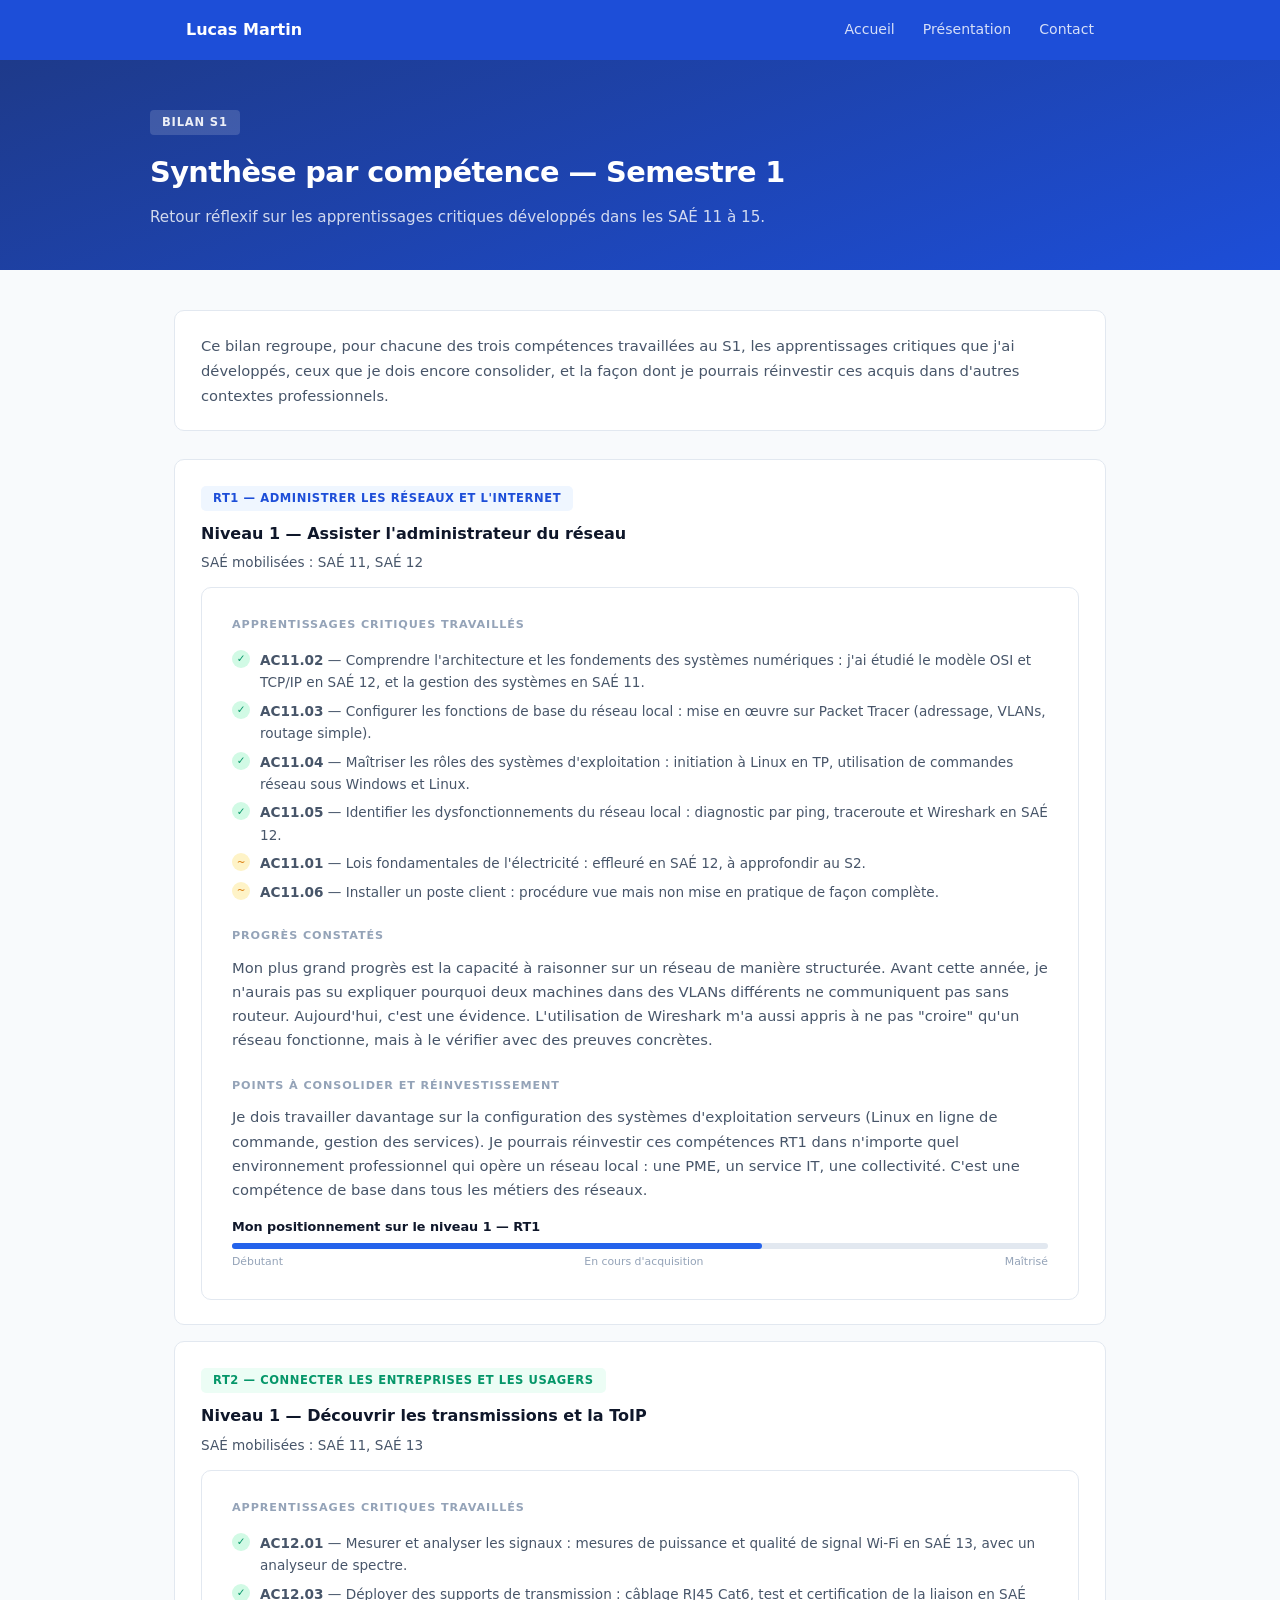
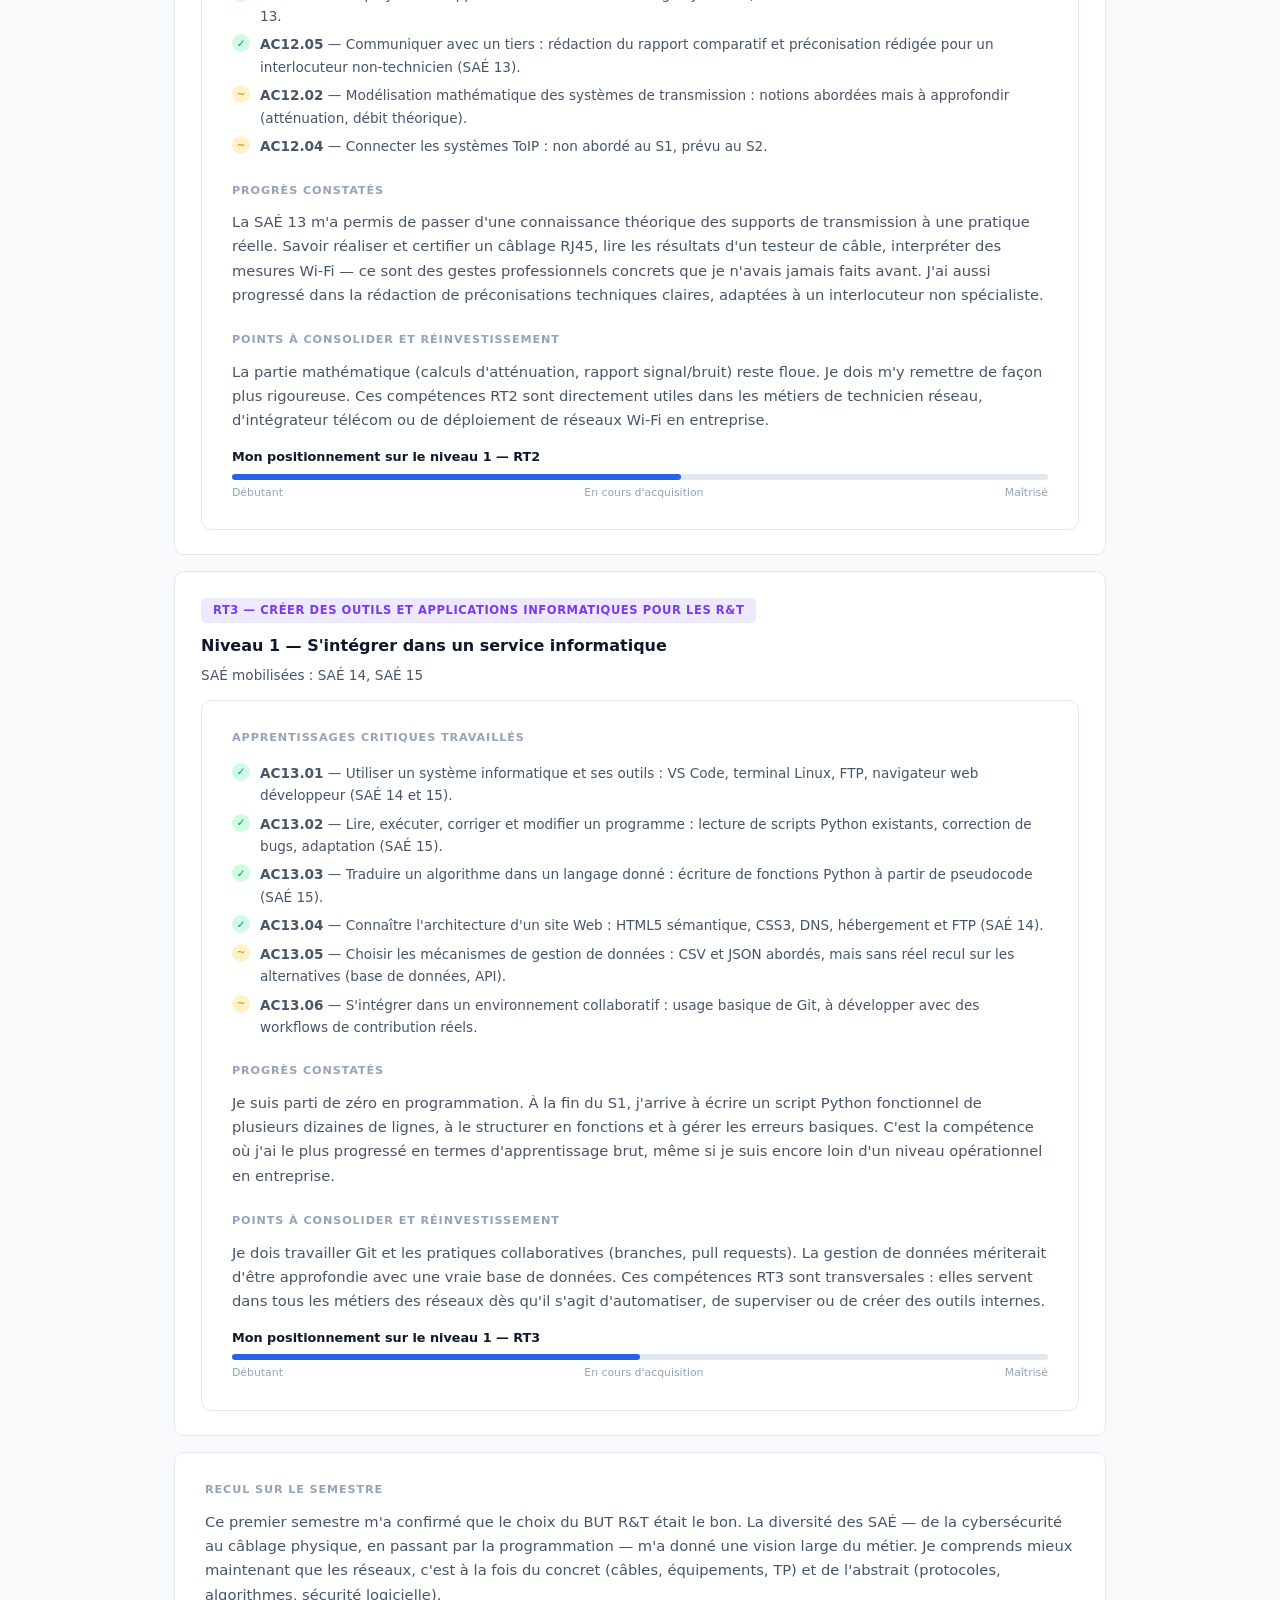
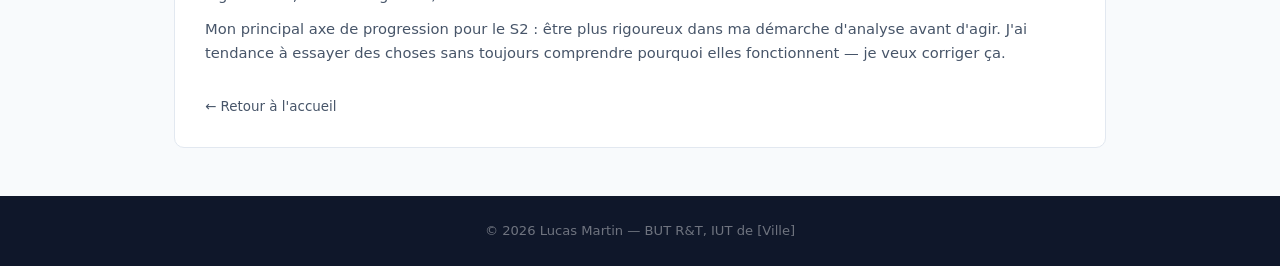
==== bilan.html @ c45aaf52 "premiers ajout pour v1" ====
<!DOCTYPE html>
<html lang="fr">
<head>
    <meta charset="UTF-8">
    <meta name="viewport" content="width=device-width, initial-scale=1.0">
    <title>Bilan par compétence S1 – Portfolio Lucas Martin</title>
    <link rel="stylesheet" href="style.css">
</head>
<body>

<header>
    <nav>
        <a href="index.html" class="nav-name">Lucas Martin</a>
        <div class="nav-links">
            <a href="index.html">Accueil</a>
            <a href="presentation.html">Présentation</a>
            <a href="index.html#contact">Contact</a>
        </div>
    </nav>
</header>

<div class="page-banner">
    <div class="page-banner-inner">
        <span class="num">Bilan S1</span>
        <h1>Synthèse par compétence — Semestre 1</h1>
        <p class="tagline">Retour réflexif sur les apprentissages critiques développés dans les SAÉ 11 à 15.</p>
    </div>
</div>

<div class="container">

    <div class="intro-card" style="margin-top:0; margin-bottom:28px;">
        Ce bilan regroupe, pour chacune des trois compétences travaillées au S1, les apprentissages critiques que j'ai développés, ceux que je dois encore consolider, et la façon dont je pourrais réinvestir ces acquis dans d'autres contextes professionnels.
    </div>

    <!-- RT1 -->
    <div class="competence-card">
        <div class="comp-header">
            <div>
                <span class="comp-badge comp-rt1">RT1 — Administrer les réseaux et l'Internet</span>
                <h3 style="margin-top:10px;">Niveau 1 — Assister l'administrateur du réseau</h3>
                <p class="niveau-info" style="font-size:0.85rem; color:var(--muted); margin-top:4px;">SAÉ mobilisées : SAÉ 11, SAÉ 12</p>
            </div>
        </div>

        <div class="content-block" style="margin-bottom:0;">
            <h2>Apprentissages critiques travaillés</h2>
            <div class="ac-check-list">
                <div class="ac-check">
                    <div class="ac-check-icon ac-ok">✓</div>
                    <div><strong>AC11.02</strong> — Comprendre l'architecture et les fondements des systèmes numériques : j'ai étudié le modèle OSI et TCP/IP en SAÉ 12, et la gestion des systèmes en SAÉ 11.</div>
                </div>
                <div class="ac-check">
                    <div class="ac-check-icon ac-ok">✓</div>
                    <div><strong>AC11.03</strong> — Configurer les fonctions de base du réseau local : mise en œuvre sur Packet Tracer (adressage, VLANs, routage simple).</div>
                </div>
                <div class="ac-check">
                    <div class="ac-check-icon ac-ok">✓</div>
                    <div><strong>AC11.04</strong> — Maîtriser les rôles des systèmes d'exploitation : initiation à Linux en TP, utilisation de commandes réseau sous Windows et Linux.</div>
                </div>
                <div class="ac-check">
                    <div class="ac-check-icon ac-ok">✓</div>
                    <div><strong>AC11.05</strong> — Identifier les dysfonctionnements du réseau local : diagnostic par ping, traceroute et Wireshark en SAÉ 12.</div>
                </div>
                <div class="ac-check">
                    <div class="ac-check-icon ac-partial">~</div>
                    <div><strong>AC11.01</strong> — Lois fondamentales de l'électricité : effleuré en SAÉ 12, à approfondir au S2.</div>
                </div>
                <div class="ac-check">
                    <div class="ac-check-icon ac-partial">~</div>
                    <div><strong>AC11.06</strong> — Installer un poste client : procédure vue mais non mise en pratique de façon complète.</div>
                </div>
            </div>

            <h2>Progrès constatés</h2>
            <p>Mon plus grand progrès est la capacité à raisonner sur un réseau de manière structurée. Avant cette année, je n'aurais pas su expliquer pourquoi deux machines dans des VLANs différents ne communiquent pas sans routeur. Aujourd'hui, c'est une évidence. L'utilisation de Wireshark m'a aussi appris à ne pas "croire" qu'un réseau fonctionne, mais à le vérifier avec des preuves concrètes.</p>

            <h2>Points à consolider et réinvestissement</h2>
            <p>Je dois travailler davantage sur la configuration des systèmes d'exploitation serveurs (Linux en ligne de commande, gestion des services). Je pourrais réinvestir ces compétences RT1 dans n'importe quel environnement professionnel qui opère un réseau local : une PME, un service IT, une collectivité. C'est une compétence de base dans tous les métiers des réseaux.</p>

            <div class="niveau-bar">
                <div class="niveau-label">Mon positionnement sur le niveau 1 — RT1</div>
                <div class="niveau-track"><div class="niveau-fill" style="width:65%"></div></div>
                <div class="niveau-ticks"><span>Débutant</span><span>En cours d'acquisition</span><span>Maîtrisé</span></div>
            </div>
        </div>
    </div>

    <!-- RT2 -->
    <div class="competence-card">
        <div class="comp-header">
            <div>
                <span class="comp-badge comp-rt2">RT2 — Connecter les entreprises et les usagers</span>
                <h3 style="margin-top:10px;">Niveau 1 — Découvrir les transmissions et la ToIP</h3>
                <p class="niveau-info" style="font-size:0.85rem; color:var(--muted); margin-top:4px;">SAÉ mobilisées : SAÉ 11, SAÉ 13</p>
            </div>
        </div>

        <div class="content-block" style="margin-bottom:0;">
            <h2>Apprentissages critiques travaillés</h2>
            <div class="ac-check-list">
                <div class="ac-check">
                    <div class="ac-check-icon ac-ok">✓</div>
                    <div><strong>AC12.01</strong> — Mesurer et analyser les signaux : mesures de puissance et qualité de signal Wi-Fi en SAÉ 13, avec un analyseur de spectre.</div>
                </div>
                <div class="ac-check">
                    <div class="ac-check-icon ac-ok">✓</div>
                    <div><strong>AC12.03</strong> — Déployer des supports de transmission : câblage RJ45 Cat6, test et certification de la liaison en SAÉ 13.</div>
                </div>
                <div class="ac-check">
                    <div class="ac-check-icon ac-ok">✓</div>
                    <div><strong>AC12.05</strong> — Communiquer avec un tiers : rédaction du rapport comparatif et préconisation rédigée pour un interlocuteur non-technicien (SAÉ 13).</div>
                </div>
                <div class="ac-check">
                    <div class="ac-check-icon ac-partial">~</div>
                    <div><strong>AC12.02</strong> — Modélisation mathématique des systèmes de transmission : notions abordées mais à approfondir (atténuation, débit théorique).</div>
                </div>
                <div class="ac-check">
                    <div class="ac-check-icon ac-partial">~</div>
                    <div><strong>AC12.04</strong> — Connecter les systèmes ToIP : non abordé au S1, prévu au S2.</div>
                </div>
            </div>

            <h2>Progrès constatés</h2>
            <p>La SAÉ 13 m'a permis de passer d'une connaissance théorique des supports de transmission à une pratique réelle. Savoir réaliser et certifier un câblage RJ45, lire les résultats d'un testeur de câble, interpréter des mesures Wi-Fi — ce sont des gestes professionnels concrets que je n'avais jamais faits avant. J'ai aussi progressé dans la rédaction de préconisations techniques claires, adaptées à un interlocuteur non spécialiste.</p>

            <h2>Points à consolider et réinvestissement</h2>
            <p>La partie mathématique (calculs d'atténuation, rapport signal/bruit) reste floue. Je dois m'y remettre de façon plus rigoureuse. Ces compétences RT2 sont directement utiles dans les métiers de technicien réseau, d'intégrateur télécom ou de déploiement de réseaux Wi-Fi en entreprise.</p>

            <div class="niveau-bar">
                <div class="niveau-label">Mon positionnement sur le niveau 1 — RT2</div>
                <div class="niveau-track"><div class="niveau-fill" style="width:55%"></div></div>
                <div class="niveau-ticks"><span>Débutant</span><span>En cours d'acquisition</span><span>Maîtrisé</span></div>
            </div>
        </div>
    </div>

    <!-- RT3 -->
    <div class="competence-card">
        <div class="comp-header">
            <div>
                <span class="comp-badge comp-rt3">RT3 — Créer des outils et applications informatiques pour les R&T</span>
                <h3 style="margin-top:10px;">Niveau 1 — S'intégrer dans un service informatique</h3>
                <p class="niveau-info" style="font-size:0.85rem; color:var(--muted); margin-top:4px;">SAÉ mobilisées : SAÉ 14, SAÉ 15</p>
            </div>
        </div>

        <div class="content-block" style="margin-bottom:0;">
            <h2>Apprentissages critiques travaillés</h2>
            <div class="ac-check-list">
                <div class="ac-check">
                    <div class="ac-check-icon ac-ok">✓</div>
                    <div><strong>AC13.01</strong> — Utiliser un système informatique et ses outils : VS Code, terminal Linux, FTP, navigateur web développeur (SAÉ 14 et 15).</div>
                </div>
                <div class="ac-check">
                    <div class="ac-check-icon ac-ok">✓</div>
                    <div><strong>AC13.02</strong> — Lire, exécuter, corriger et modifier un programme : lecture de scripts Python existants, correction de bugs, adaptation (SAÉ 15).</div>
                </div>
                <div class="ac-check">
                    <div class="ac-check-icon ac-ok">✓</div>
                    <div><strong>AC13.03</strong> — Traduire un algorithme dans un langage donné : écriture de fonctions Python à partir de pseudocode (SAÉ 15).</div>
                </div>
                <div class="ac-check">
                    <div class="ac-check-icon ac-ok">✓</div>
                    <div><strong>AC13.04</strong> — Connaître l'architecture d'un site Web : HTML5 sémantique, CSS3, DNS, hébergement et FTP (SAÉ 14).</div>
                </div>
                <div class="ac-check">
                    <div class="ac-check-icon ac-partial">~</div>
                    <div><strong>AC13.05</strong> — Choisir les mécanismes de gestion de données : CSV et JSON abordés, mais sans réel recul sur les alternatives (base de données, API).</div>
                </div>
                <div class="ac-check">
                    <div class="ac-check-icon ac-partial">~</div>
                    <div><strong>AC13.06</strong> — S'intégrer dans un environnement collaboratif : usage basique de Git, à développer avec des workflows de contribution réels.</div>
                </div>
            </div>

            <h2>Progrès constatés</h2>
            <p>Je suis parti de zéro en programmation. À la fin du S1, j'arrive à écrire un script Python fonctionnel de plusieurs dizaines de lignes, à le structurer en fonctions et à gérer les erreurs basiques. C'est la compétence où j'ai le plus progressé en termes d'apprentissage brut, même si je suis encore loin d'un niveau opérationnel en entreprise.</p>

            <h2>Points à consolider et réinvestissement</h2>
            <p>Je dois travailler Git et les pratiques collaboratives (branches, pull requests). La gestion de données mériterait d'être approfondie avec une vraie base de données. Ces compétences RT3 sont transversales : elles servent dans tous les métiers des réseaux dès qu'il s'agit d'automatiser, de superviser ou de créer des outils internes.</p>

            <div class="niveau-bar">
                <div class="niveau-label">Mon positionnement sur le niveau 1 — RT3</div>
                <div class="niveau-track"><div class="niveau-fill" style="width:50%"></div></div>
                <div class="niveau-ticks"><span>Débutant</span><span>En cours d'acquisition</span><span>Maîtrisé</span></div>
            </div>
        </div>
    </div>

    <div class="content-block" style="margin-top:16px;">
        <h2>Recul sur le semestre</h2>
        <p>Ce premier semestre m'a confirmé que le choix du BUT R&T était le bon. La diversité des SAÉ — de la cybersécurité au câblage physique, en passant par la programmation — m'a donné une vision large du métier. Je comprends mieux maintenant que les réseaux, c'est à la fois du concret (câbles, équipements, TP) et de l'abstrait (protocoles, algorithmes, sécurité logicielle).</p>
        <p>Mon principal axe de progression pour le S2 : être plus rigoureux dans ma démarche d'analyse avant d'agir. J'ai tendance à essayer des choses sans toujours comprendre pourquoi elles fonctionnent — je veux corriger ça.</p>
        <a href="index.html" class="back">← Retour à l'accueil</a>
    </div>

</div>

<footer>
    <p>© 2026 Lucas Martin — BUT R&T, IUT de [Ville]</p>
</footer>

</body>
</html>
---- style.css ----
:root {
    --blue: #1d4ed8;
    --blue-mid: #2563eb;
    --blue-light: #dbeafe;
    --blue-xlight: #eff6ff;
    --text: #0f172a;
    --muted: #475569;
    --soft: #94a3b8;
    --border: #e2e8f0;
    --bg: #f8fafc;
    --white: #ffffff;
    --green: #059669;
    --green-light: #d1fae5;
    --amber: #d97706;
    --amber-light: #fef3c7;
    --purple: #7c3aed;
    --purple-light: #ede9fe;
}

* { box-sizing: border-box; margin: 0; padding: 0; }

body {
    font-family: 'Segoe UI', system-ui, sans-serif;
    background: var(--bg);
    color: var(--text);
    line-height: 1.65;
}

/* ── HEADER ── */
header { background: var(--blue); }
nav {
    max-width: 980px;
    margin: auto;
    padding: 0 24px;
    height: 60px;
    display: flex;
    justify-content: space-between;
    align-items: center;
}
.nav-name { color: white; font-weight: 700; font-size: 1rem; text-decoration: none; }
.nav-links { display: flex; gap: 4px; }
nav a {
    color: rgba(255,255,255,0.82);
    text-decoration: none;
    font-size: 0.88rem;
    padding: 6px 12px;
    border-radius: 5px;
    transition: background 0.15s;
}
nav a:hover { background: rgba(255,255,255,0.14); color: white; }

/* ── HERO ACCUEIL ── */
.hero {
    background: linear-gradient(160deg, #1e3a8a 0%, #1d4ed8 60%, #2563eb 100%);
    color: white;
    padding: 56px 24px 48px;
}
.hero-inner {
    max-width: 980px;
    margin: auto;
    display: grid;
    grid-template-columns: auto 1fr;
    gap: 36px;
    align-items: center;
}
.hero-photo {
    width: 110px;
    height: 110px;
    border-radius: 50%;
    background: rgba(255,255,255,0.15);
    border: 3px solid rgba(255,255,255,0.3);
    display: flex;
    align-items: center;
    justify-content: center;
    font-size: 2.5rem;
    flex-shrink: 0;
}
.hero h1 { font-size: clamp(1.5rem, 3vw, 2rem); font-weight: 800; letter-spacing: -0.02em; margin-bottom: 4px; }
.hero-role { font-size: 1rem; opacity: 0.78; margin-bottom: 16px; }
.hero-desc { font-size: 0.9rem; opacity: 0.82; max-width: 520px; margin-bottom: 18px; line-height: 1.6; }
.hero-tags { display: flex; flex-wrap: wrap; gap: 7px; margin-bottom: 18px; }
.hero-tag {
    background: rgba(255,255,255,0.13);
    color: rgba(255,255,255,0.9);
    font-size: 0.76rem;
    font-weight: 600;
    padding: 3px 11px;
    border-radius: 20px;
    border: 1px solid rgba(255,255,255,0.2);
}
.hero-links { display: flex; gap: 10px; flex-wrap: wrap; }
.btn-hero {
    display: inline-block;
    background: white;
    color: var(--blue);
    font-size: 0.85rem;
    font-weight: 700;
    padding: 8px 18px;
    border-radius: 7px;
    text-decoration: none;
}
.btn-hero-outline {
    display: inline-block;
    border: 1.5px solid rgba(255,255,255,0.45);
    color: white;
    font-size: 0.85rem;
    font-weight: 600;
    padding: 8px 18px;
    border-radius: 7px;
    text-decoration: none;
}

/* ── CONTAINER ── */
.container { max-width: 980px; margin: 40px auto; padding: 0 24px; }

/* ── SECTION LABEL ── */
.section-label {
    font-size: 0.7rem;
    font-weight: 700;
    text-transform: uppercase;
    letter-spacing: 0.08em;
    color: var(--soft);
    margin-bottom: 14px;
}

/* ── INTRO CARD ── */
.intro-card {
    background: var(--white);
    border: 1px solid var(--border);
    border-radius: 10px;
    padding: 22px 26px;
    margin-bottom: 28px;
    font-size: 0.92rem;
    color: var(--muted);
    line-height: 1.7;
}
.intro-card strong { color: var(--text); }

/* ── GRID SAÉ ── */
.grid { display: grid; grid-template-columns: repeat(auto-fill, minmax(275px, 1fr)); gap: 16px; }
.card {
    background: var(--white);
    border: 1px solid var(--border);
    border-radius: 10px;
    padding: 22px;
    display: flex;
    flex-direction: column;
    gap: 8px;
    transition: border-color 0.15s, box-shadow 0.15s;
}
.card:hover { border-color: var(--blue-mid); box-shadow: 0 4px 16px rgba(37,99,235,0.09); }
.card-header { display: flex; justify-content: space-between; align-items: flex-start; }
.card-num {
    font-size: 0.7rem; font-weight: 700; color: var(--blue-mid);
    background: var(--blue-xlight); padding: 2px 9px; border-radius: 4px;
    text-transform: uppercase; letter-spacing: 0.05em;
}
.card-comp {
    font-size: 0.7rem; font-weight: 600; color: var(--purple);
    background: var(--purple-light); padding: 2px 9px; border-radius: 4px;
}
.card h3 { font-size: 0.95rem; font-weight: 700; color: var(--text); }
.card p { font-size: 0.84rem; color: var(--muted); flex: 1; line-height: 1.55; }
.card-ac { font-size: 0.76rem; color: var(--soft); font-style: italic; }
.card-link {
    font-size: 0.83rem; color: var(--blue-mid); font-weight: 600;
    text-decoration: none; display: inline-flex; align-items: center; gap: 4px;
}
.card-link:hover { text-decoration: underline; }
.arrow { transition: transform 0.15s; display: inline-block; }
.card:hover .arrow { transform: translateX(3px); }

/* ── PAGE BANNER ── */
.page-banner {
    background: linear-gradient(160deg, #1e3a8a 0%, #1d4ed8 100%);
    color: white;
    padding: 48px 24px 40px;
}
.page-banner-inner { max-width: 980px; margin: auto; }
.page-banner .num {
    display: inline-block;
    background: rgba(255,255,255,0.15);
    color: rgba(255,255,255,0.9);
    font-size: 0.72rem; font-weight: 700;
    padding: 3px 12px; border-radius: 4px;
    text-transform: uppercase; letter-spacing: 0.07em;
    margin-bottom: 14px;
}
.page-banner h1 { font-size: clamp(1.3rem, 3vw, 1.8rem); font-weight: 800; letter-spacing: -0.02em; margin-bottom: 8px; }
.page-banner .tagline { font-size: 0.95rem; opacity: 0.8; }

/* ── DETAIL LAYOUT ── */
.detail-grid { display: grid; grid-template-columns: 1fr 270px; gap: 20px; margin-top: 28px; }

.content-block {
    background: var(--white);
    border: 1px solid var(--border);
    border-radius: 10px;
    padding: 28px 30px;
    margin-bottom: 16px;
}
.content-block h2 {
    font-size: 0.7rem; font-weight: 700; text-transform: uppercase;
    letter-spacing: 0.08em; color: var(--soft);
    margin-bottom: 10px; margin-top: 24px;
}
.content-block h2:first-child { margin-top: 0; }
.content-block p { font-size: 0.92rem; color: var(--muted); margin-bottom: 10px; line-height: 1.65; }
.content-block ul { padding-left: 18px; margin-bottom: 12px; }
.content-block ul li { font-size: 0.92rem; color: var(--muted); margin-bottom: 7px; line-height: 1.55; }
.content-block ul li::marker { color: var(--blue-mid); }

/* ── AC BLOCK ── */
.ac-list { display: flex; flex-direction: column; gap: 10px; margin-bottom: 12px; }
.ac-item {
    background: var(--blue-xlight);
    border: 1px solid var(--blue-light);
    border-radius: 7px;
    padding: 10px 14px;
}
.ac-code { font-size: 0.72rem; font-weight: 700; color: var(--blue-mid); text-transform: uppercase; letter-spacing: 0.05em; margin-bottom: 3px; }
.ac-label { font-size: 0.82rem; font-weight: 600; color: var(--text); margin-bottom: 4px; }
.ac-desc { font-size: 0.82rem; color: var(--muted); line-height: 1.5; }

/* ── TRACE BLOCK ── */
.trace-block {
    background: var(--bg);
    border: 1px dashed var(--border);
    border-radius: 7px;
    padding: 14px 16px;
    margin-bottom: 10px;
}
.trace-label { font-size: 0.7rem; font-weight: 700; color: var(--soft); text-transform: uppercase; letter-spacing: 0.06em; margin-bottom: 6px; }
.trace-block p { font-size: 0.85rem; color: var(--muted); margin-bottom: 0; }

/* ── NOTE PERSO ── */
.note-perso {
    background: var(--amber-light);
    border: 1px solid #fcd34d;
    border-radius: 7px;
    padding: 14px 16px;
    font-size: 0.88rem;
    color: #78350f;
    margin-top: 4px;
    line-height: 1.6;
}

/* ── SIDEBAR ── */
.sidebar { display: flex; flex-direction: column; gap: 14px; }
.sidebar-card { background: var(--white); border: 1px solid var(--border); border-radius: 10px; padding: 18px 20px; }
.sidebar-card h3 {
    font-size: 0.7rem; font-weight: 700; text-transform: uppercase;
    letter-spacing: 0.08em; color: var(--soft); margin-bottom: 12px;
}
.info-row {
    display: flex; justify-content: space-between; align-items: center;
    padding: 6px 0; border-bottom: 1px solid var(--border);
    font-size: 0.82rem;
}
.info-row:last-child { border-bottom: none; }
.info-row span:first-child { color: var(--soft); }
.info-row span:last-child { color: var(--text); font-weight: 600; }
.badge-ok { background: var(--green-light); color: var(--green); font-size: 0.72rem; font-weight: 700; padding: 2px 9px; border-radius: 4px; }
.tech-tags { display: flex; flex-wrap: wrap; gap: 6px; }
.tech-tag { font-size: 0.74rem; font-weight: 600; background: var(--blue-xlight); color: var(--blue); padding: 3px 10px; border-radius: 5px; }

/* ── AUTOEVAL ── */
.autoeval-grid { display: grid; grid-template-columns: 1fr 1fr; gap: 10px; margin-bottom: 12px; }
.autoeval-item { background: var(--bg); border: 1px solid var(--border); border-radius: 7px; padding: 12px 14px; }
.autoeval-title { font-size: 0.72rem; font-weight: 700; color: var(--soft); text-transform: uppercase; letter-spacing: 0.05em; margin-bottom: 5px; }
.autoeval-item p { font-size: 0.83rem; color: var(--muted); margin-bottom: 0; }
.niveau-bar { margin-top: 14px; }
.niveau-label { font-size: 0.8rem; font-weight: 600; color: var(--text); margin-bottom: 6px; }
.niveau-track { height: 6px; background: var(--border); border-radius: 3px; }
.niveau-fill { height: 100%; background: var(--blue-mid); border-radius: 3px; }
.niveau-ticks { display: flex; justify-content: space-between; font-size: 0.68rem; color: var(--soft); margin-top: 4px; }

/* ── BILAN PAR COMPÉTENCE ── */
.competence-card {
    background: var(--white);
    border: 1px solid var(--border);
    border-radius: 10px;
    padding: 24px 26px;
    margin-bottom: 16px;
}
.competence-card .comp-header { display: flex; justify-content: space-between; align-items: flex-start; margin-bottom: 14px; }
.comp-badge {
    display: inline-block;
    font-size: 0.72rem; font-weight: 700;
    padding: 3px 12px; border-radius: 5px;
    text-transform: uppercase; letter-spacing: 0.05em;
}
.comp-rt1 { background: var(--blue-xlight); color: var(--blue); }
.comp-rt2 { background: #ecfdf5; color: var(--green); }
.comp-rt3 { background: var(--purple-light); color: var(--purple); }
.competence-card h3 { font-size: 1rem; font-weight: 700; color: var(--text); margin-bottom: 4px; }
.competence-card .niveau-info { font-size: 0.82rem; color: var(--muted); }
.ac-check-list { display: flex; flex-direction: column; gap: 6px; margin: 14px 0; }
.ac-check {
    display: flex; align-items: flex-start; gap: 10px;
    font-size: 0.85rem; color: var(--muted);
}
.ac-check-icon { width: 18px; height: 18px; border-radius: 50%; display: flex; align-items: center; justify-content: center; font-size: 0.65rem; flex-shrink: 0; margin-top: 1px; }
.ac-ok { background: var(--green-light); color: var(--green); }
.ac-partial { background: var(--amber-light); color: var(--amber); }

/* ── PRÉSENTATION PAGE ── */
.profile-header {
    background: linear-gradient(160deg, #1e3a8a 0%, #1d4ed8 100%);
    color: white;
    padding: 48px 24px 40px;
}
.profile-header-inner {
    max-width: 980px;
    margin: auto;
    display: grid;
    grid-template-columns: auto 1fr;
    gap: 28px;
    align-items: center;
}
.profile-photo {
    width: 90px; height: 90px; border-radius: 50%;
    background: rgba(255,255,255,0.15);
    border: 3px solid rgba(255,255,255,0.3);
    display: flex; align-items: center; justify-content: center;
    font-size: 2rem;
}
.profile-header h1 { font-size: 1.5rem; font-weight: 800; margin-bottom: 4px; }
.profile-header .role { opacity: 0.8; font-size: 0.95rem; margin-bottom: 12px; }
.profile-tags { display: flex; flex-wrap: wrap; gap: 6px; }
.profile-tag {
    background: rgba(255,255,255,0.13);
    color: rgba(255,255,255,0.88);
    font-size: 0.75rem; font-weight: 600;
    padding: 3px 10px; border-radius: 20px;
    border: 1px solid rgba(255,255,255,0.2);
}

/* ── BACK ── */
.back { display: inline-flex; align-items: center; gap: 6px; margin-top: 20px; font-size: 0.84rem; color: var(--muted); text-decoration: none; font-weight: 500; }
.back:hover { color: var(--blue-mid); }

/* ── FOOTER ── */
footer { text-align: center; padding: 24px 20px; background: #0f172a; color: rgba(255,255,255,0.4); font-size: 0.82rem; margin-top: 48px; }
footer a { color: #93c5fd; text-decoration: none; }
footer a:hover { text-decoration: underline; }

@media (max-width: 720px) {
    .detail-grid, .hero-inner, .profile-header-inner, .autoeval-grid { grid-template-columns: 1fr; }
}
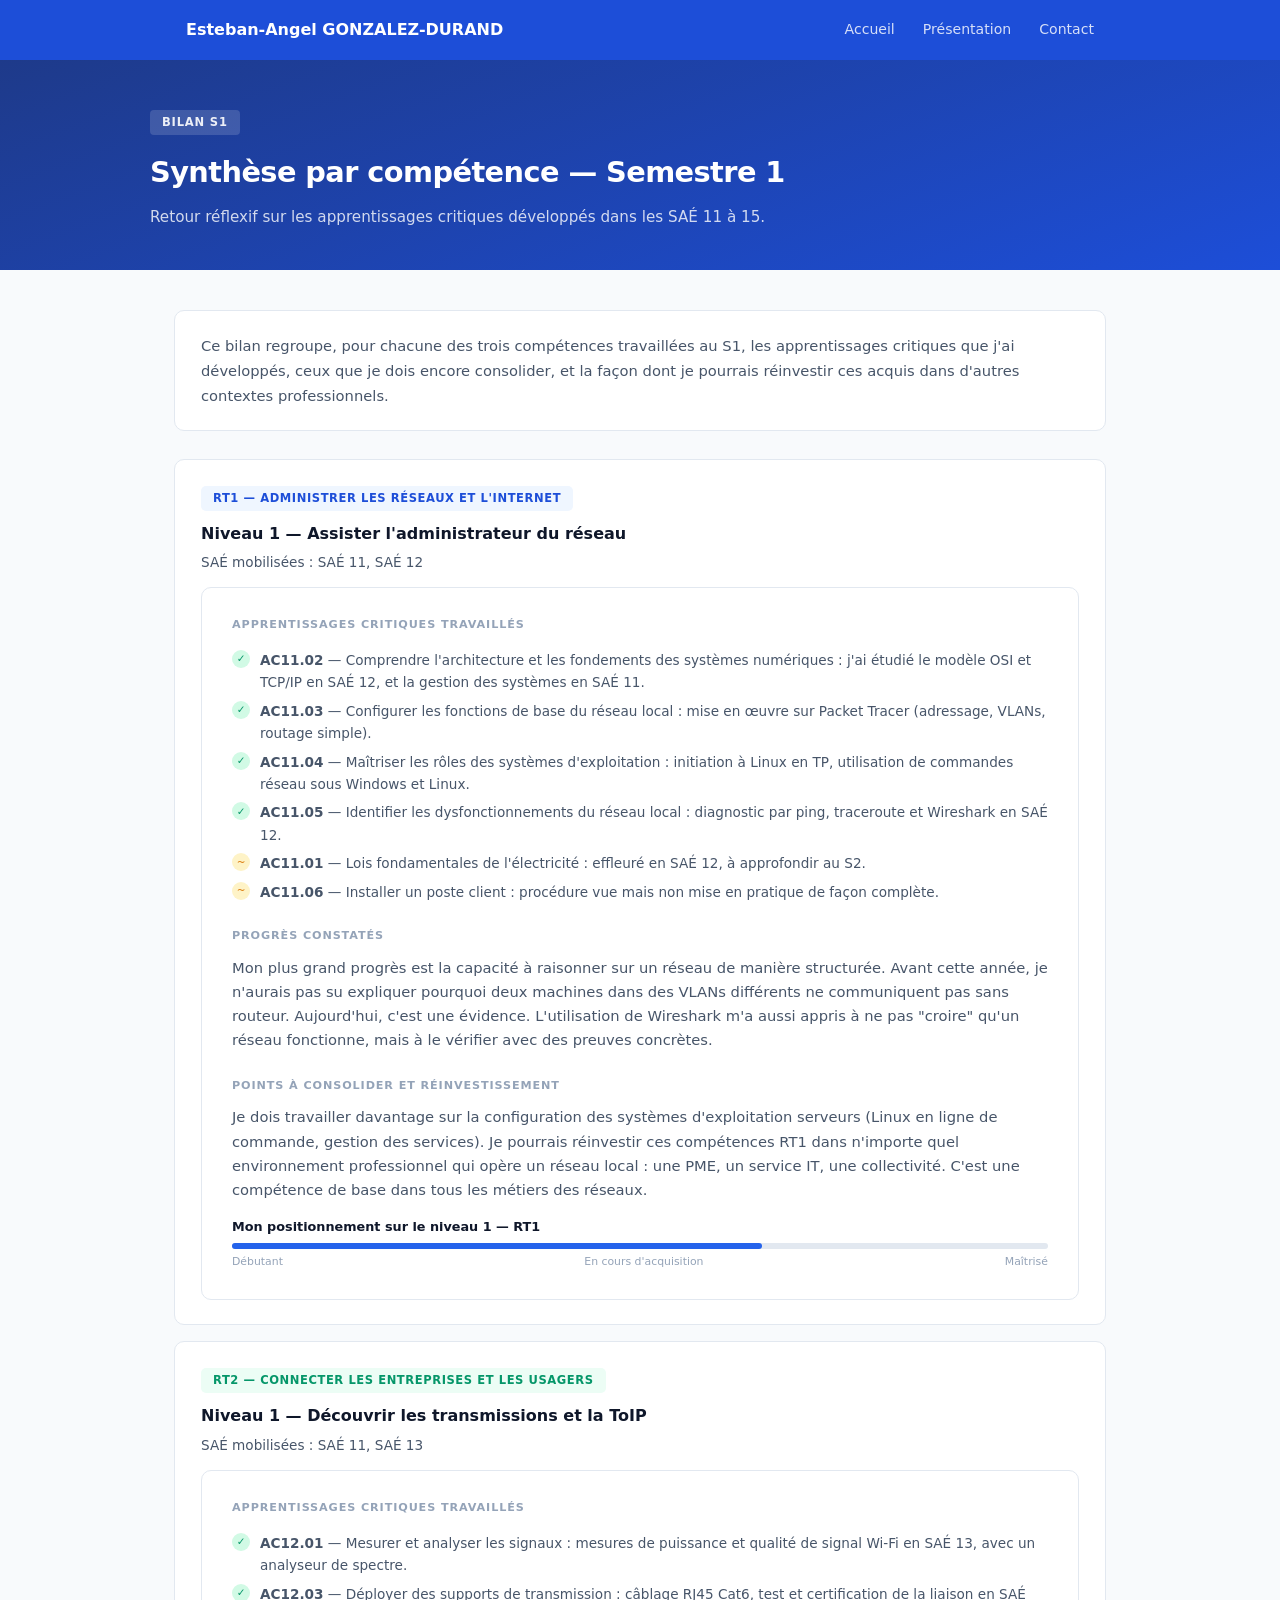
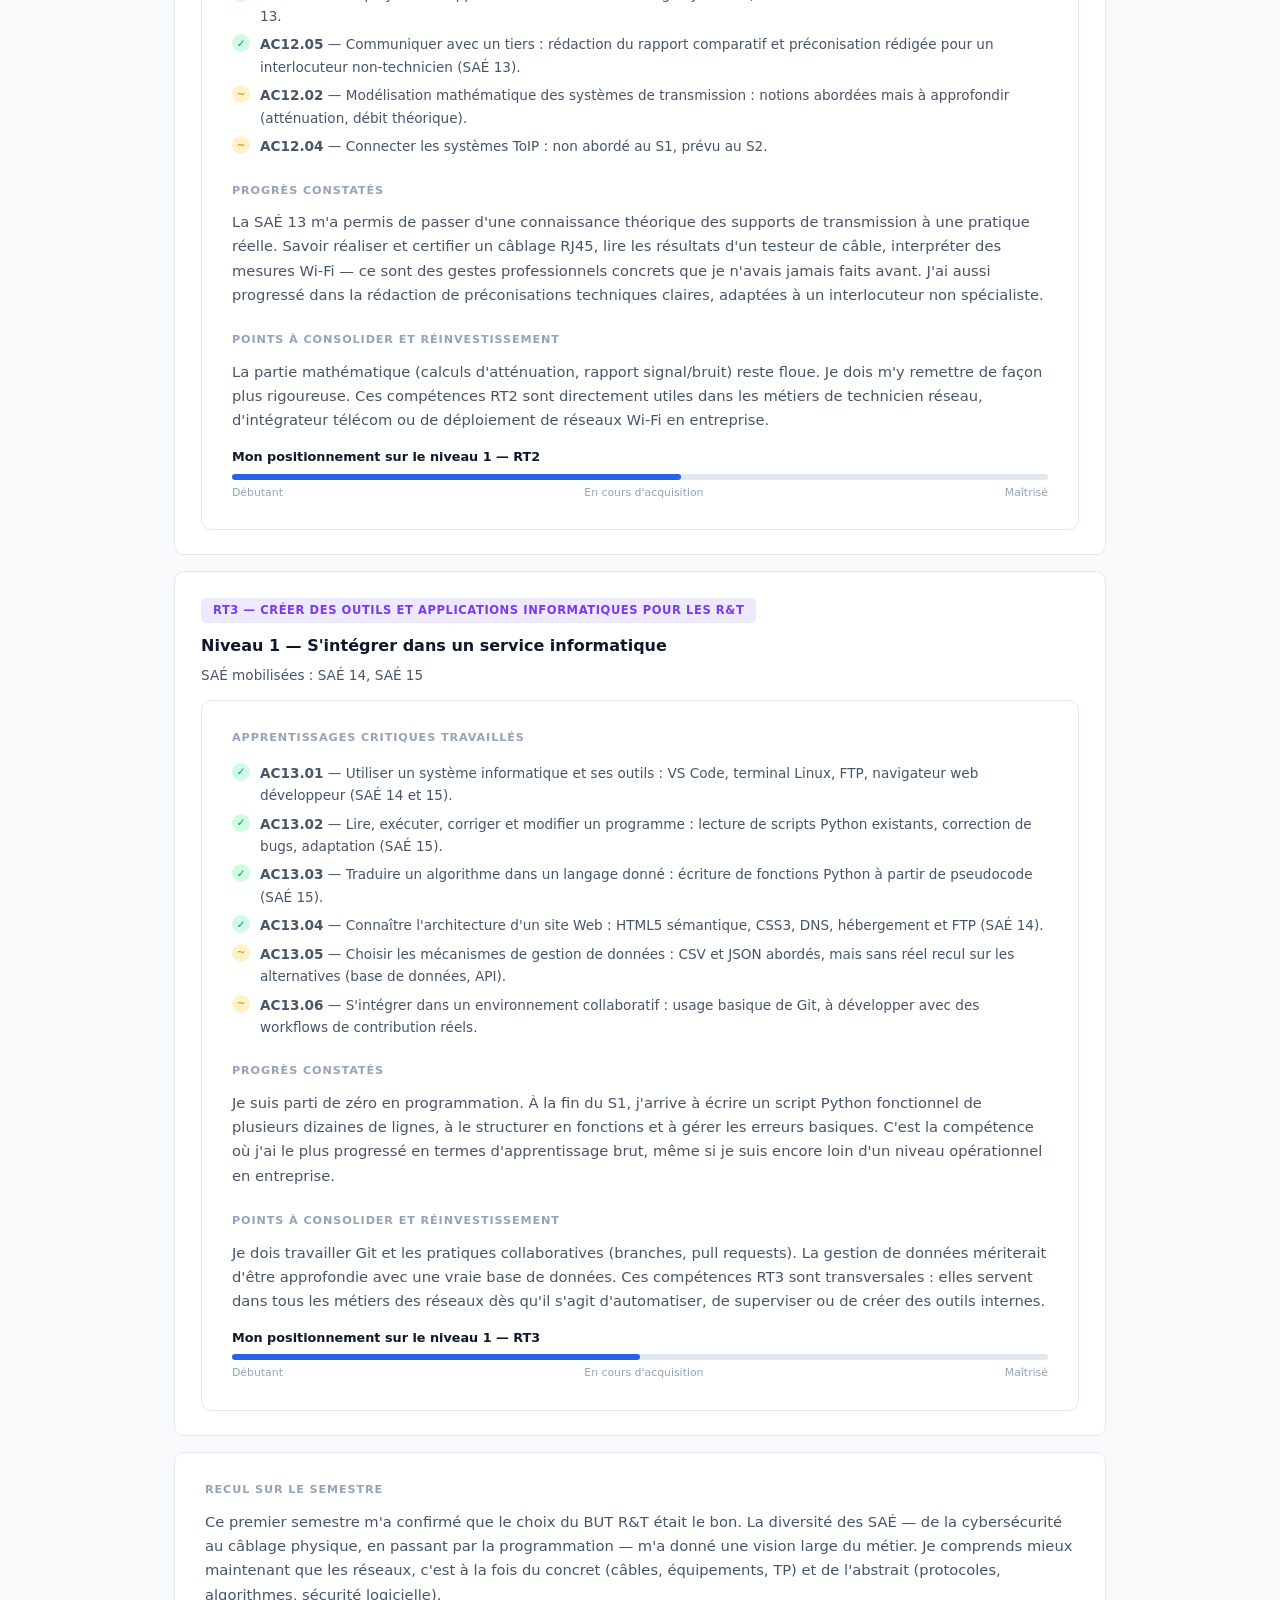
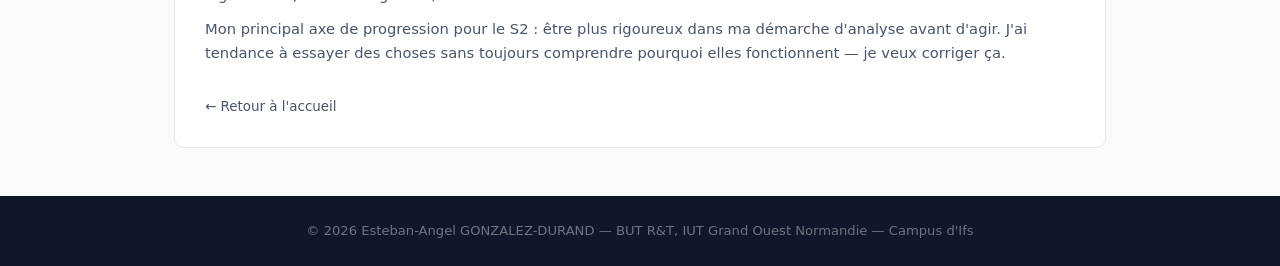
==== commit deaf9b0a: "modifications des informtions internes" ====
--- a/bilan.html
+++ b/bilan.html
@@ -3,14 +3,14 @@
 <head>
     <meta charset="UTF-8">
     <meta name="viewport" content="width=device-width, initial-scale=1.0">
-    <title>Bilan par compétence S1 – Portfolio Lucas Martin</title>
+    <title>Bilan par compétence S1 – Portfolio Esteban-Angel GONZALEZ-DURAND</title>
     <link rel="stylesheet" href="style.css">
 </head>
 <body>
 
 <header>
     <nav>
-        <a href="index.html" class="nav-name">Lucas Martin</a>
+        <a href="index.html" class="nav-name">Esteban-Angel GONZALEZ-DURAND</a>
         <div class="nav-links">
             <a href="index.html">Accueil</a>
             <a href="presentation.html">Présentation</a>
@@ -198,7 +198,7 @@
 </div>
 
 <footer>
-    <p>© 2026 Lucas Martin — BUT R&T, IUT de [Ville]</p>
+    <p>© 2026 Esteban-Angel GONZALEZ-DURAND — BUT R&T, IUT Grand Ouest Normandie — Campus d'Ifs</p>
 </footer>
 
 </body>
